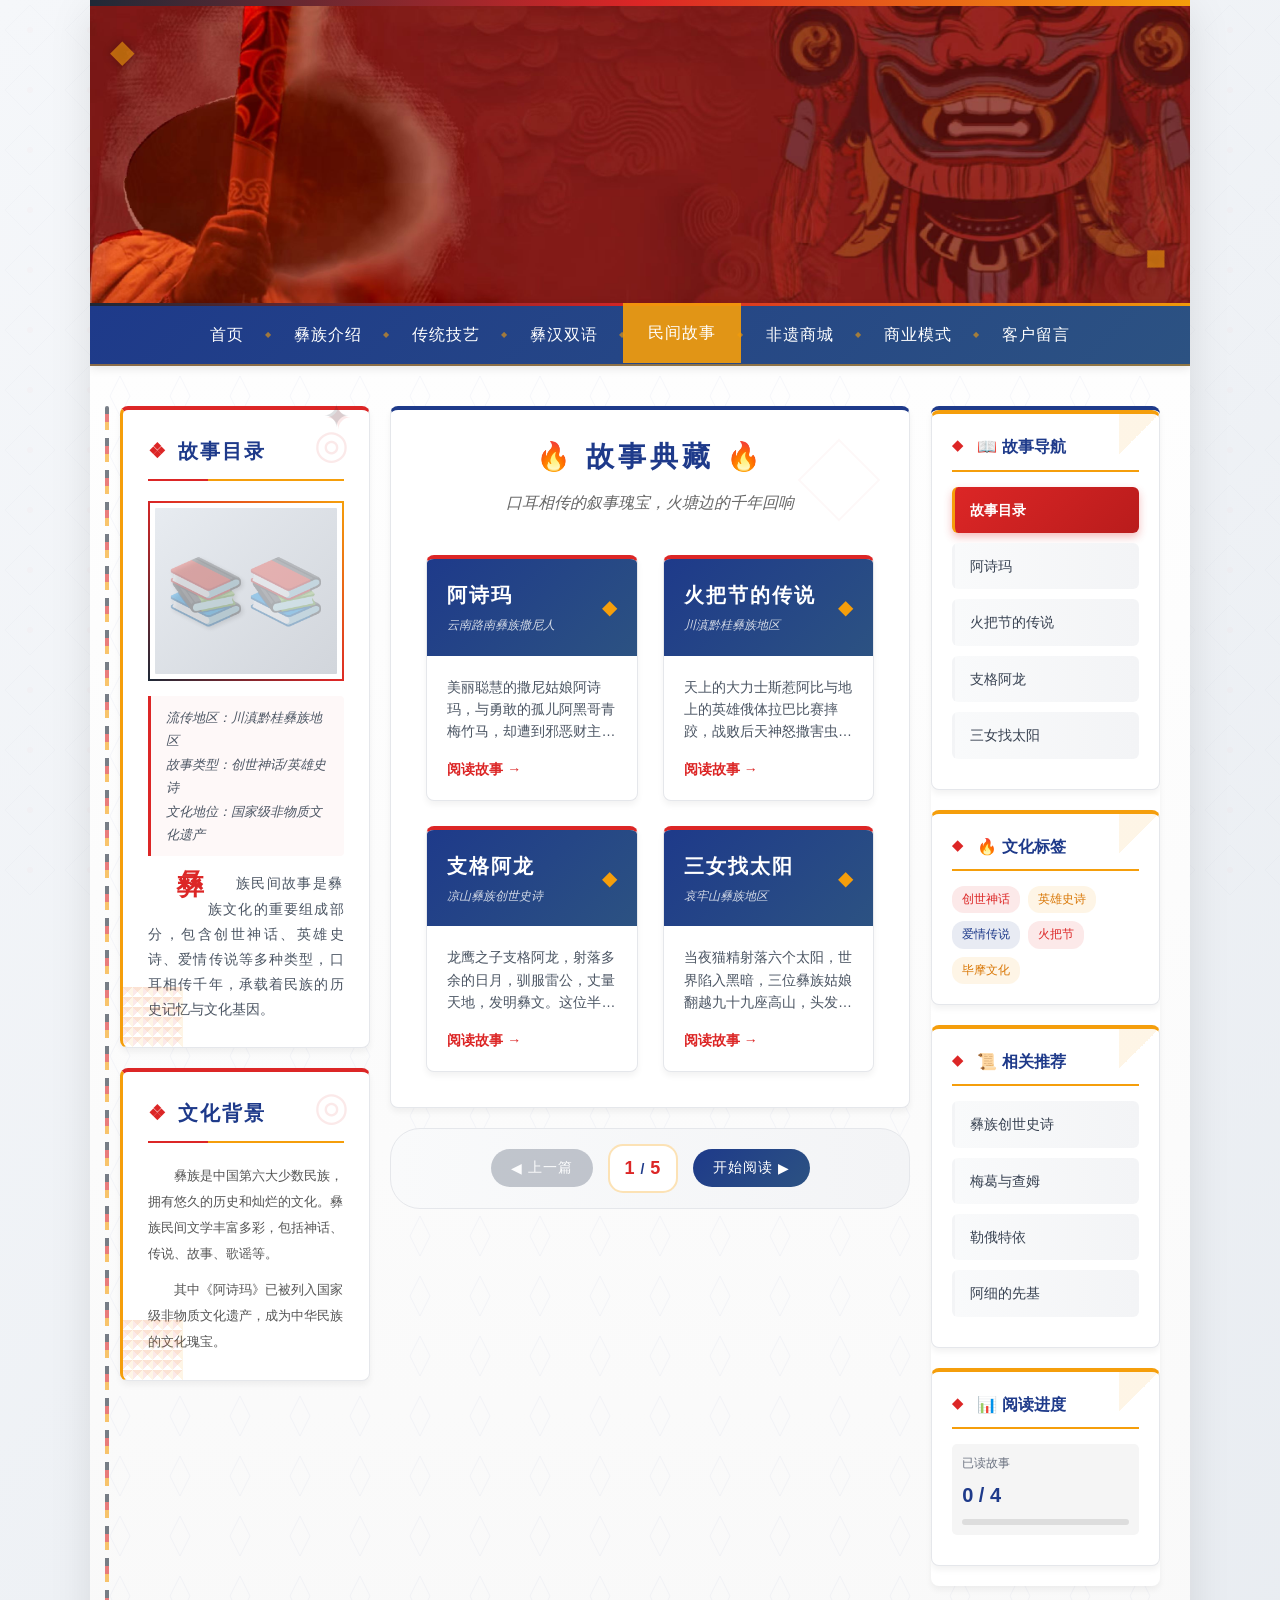
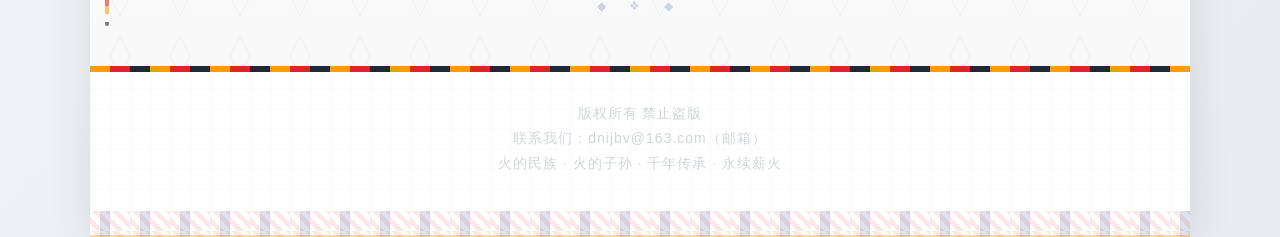
==== gushi.html @ eeddff37 "Add files via upload" ====
<!DOCTYPE html PUBLIC "-//W3C//DTD XHTML 1.0 Transitional//EN" "http://www.w3.org/TR/xhtml1/DTD/xhtml1-transitional.dtd">
<html xmlns="http://www.w3.org/1999/xhtml">
<head>
<meta http-equiv="Content-Type" content="text/html; charset=utf-8" />
<title>彝韵千年 · 传统故事专栏</title>
<link rel="stylesheet" type="text/css" href="css/index.css">

<style type="text/css">
@charset "utf-8";

/* ==================== 基础重置与字体 ==================== */
* {
    margin: 0;
    padding: 0;
    box-sizing: border-box;
}

body {
    font-family: "Microsoft YaHei", "SimSun", "PingFang SC", sans-serif;
    background: linear-gradient(135deg, #f5f7fa 0%, #e8ecf1 100%);
    color: #333;
    line-height: 1.6;
}

/* ==================== 页面容器 ==================== */
.page {
    width: 1100px;
    margin: 0 auto;
    background: #fff;
    box-shadow: 0 10px 40px rgba(0,0,0,0.1);
    min-height: 100vh;
    position: relative;
    overflow: hidden;
    /* 添加纸质纹理 */
    background-image: 
        linear-gradient(90deg, rgba(0,0,0,0.02) 1px, transparent 1px),
        linear-gradient(rgba(0,0,0,0.02) 1px, transparent 1px);
    background-size: 20px 20px, 20px 20px;
    background-position: center center;
}

/* 顶部三色装饰线 - 彝族黑、红、黄三色文化 */
.page::before {
    content: "";
    display: block;
    height: 6px;
    background: linear-gradient(90deg, #1f2937 0%, #dc2626 50%, #f59e0b 100%);
    width: 100%;
    position: relative;
}

/* 顶部装饰线下方添加彝族刺绣风格几何纹 */
.page::after {
    content: "";
    display: block;
    height: 24px;
    background: 
        repeating-linear-gradient(
            90deg,
            transparent 0px,
            transparent 10px,
            rgba(30, 58, 138, 0.15) 10px,
            rgba(30, 58, 138, 0.15) 20px,
            transparent 20px,
            transparent 30px
        ),
        repeating-linear-gradient(
            45deg,
            transparent 0px,
            transparent 5px,
            rgba(220, 38, 38, 0.1) 5px,
            rgba(220, 38, 38, 0.1) 10px
        );
    background-size: 40px 24px, 20px 20px;
    border-bottom: 2px solid rgba(245, 158, 11, 0.4);
}

/* ==================== 横幅区域 ==================== */
.banner {
    width: 100%;
    height: 300px;
    overflow: hidden;
    position: relative;
    border-bottom: 3px solid transparent;
    border-image: linear-gradient(90deg, #1f2937, #dc2626, #f59e0b) 1;
    background: linear-gradient(135deg, #1e3a8a 0%, #2c5282 100%);
    display: flex;
    align-items: center;
    justify-content: center;
}

.banner-content {
    text-align: center;
    color: #fff;
    z-index: 10;
    position: relative;
}

.banner h1 {
    font-size: 48px;
    font-weight: 700;
    letter-spacing: 8px;
    margin-bottom: 15px;
    text-shadow: 2px 2px 4px rgba(0,0,0,0.3);
    position: relative;
    display: inline-block;
}

/* 标题装饰 - 彝族银饰风格 */
.banner h1::before,
.banner h1::after {
    content: "✦";
    position: absolute;
    top: 50%;
    transform: translateY(-50%);
    color: #f59e0b;
    font-size: 24px;
    opacity: 0.8;
}

.banner h1::before {
    left: -40px;
}

.banner h1::after {
    right: -40px;
}

.banner p {
    font-size: 18px;
    letter-spacing: 4px;
    opacity: 0.9;
    font-style: italic;
}

/* 背景装饰图案 */
.banner-bg-pattern {
    position: absolute;
    top: 0;
    left: 0;
    width: 100%;
    height: 100%;
    background: 
        radial-gradient(circle at 20% 50%, rgba(220, 38, 38, 0.2) 0%, transparent 50%),
        radial-gradient(circle at 80% 50%, rgba(245, 158, 11, 0.2) 0%, transparent 50%);
    opacity: 0.6;
}

/* 横幅装饰角 - 彝族八角纹简版 */
.banner::before,
.banner::after {
    content: "◆";
    position: absolute;
    color: rgba(245, 158, 11, 0.6);
    font-size: 32px;
    z-index: 10;
    text-shadow: 0 0 10px rgba(0,0,0,0.3);
}

.banner::before {
    top: 20px;
    left: 20px;
}

.banner::after {
    bottom: 20px;
    right: 20px;
    transform: rotate(45deg);
}

/* ==================== 导航栏 ==================== */
.daohang {
    background: linear-gradient(135deg, #1e3a8a 0%, #2c5282 100%);
    padding: 0;
    box-shadow: 0 2px 10px rgba(0,0,0,0.1);
    position: sticky;
    top: 0;
    z-index: 100;
    display: flex;
    justify-content: center;
    align-items: center;
    height: 60px;
    /* 添加底部刺绣感边框 - 彝族黄 */
    border-bottom: 2px solid rgba(245, 158, 11, 0.5);
}

.daohang p {
    display: inline-block;
    margin: 0;
    position: relative;
}

.daohang a {
    display: block;
    color: #fff;
    text-decoration: none;
    padding: 0 25px;
    height: 60px;
    line-height: 60px;
    font-size: 16px;
    font-weight: 500;
    letter-spacing: 1px;
    transition: all 0.3s ease;
    position: relative;
    overflow: hidden;
    cursor: pointer;
}

/* 导航hover效果 - 金色滑入 */
.daohang a::before {
    content: "";
    position: absolute;
    bottom: 0;
    left: 0;
    width: 100%;
    height: 0;
    background: rgba(245, 158, 11, 0.9);
    transition: height 0.3s ease;
    z-index: -1;
}

/* 彝族火焰纹渐变扫过效果 */
.daohang a::after {
    content: "";
    position: absolute;
    top: 0;
    left: -100%;
    width: 100%;
    height: 100%;
    background: linear-gradient(
        90deg,
        transparent,
        rgba(245, 158, 11, 0.3),
        transparent
    );
    transition: left 0.5s;
    z-index: -1;
}

.daohang a:hover, .daohang a.active {
    color: #fff;
    transform: translateY(-2px);
}

.daohang a:hover::before, .daohang a.active::before {
    height: 100%;
}

.daohang a:hover::after {
    left: 100%;
}

/* 导航项分隔 - 彝族风格棱形 */
.daohang p:not(:last-child)::after {
    content: "◆";
    color: rgba(245, 158, 11, 0.6);
    font-size: 8px;
    position: absolute;
    right: -2px;
    top: 50%;
    transform: translateY(-50%);
}

/* ==================== 内容区域 ==================== */
.content {
    padding: 40px 30px;
    overflow: hidden;
    background: 
        url('data:image/svg+xml,<svg xmlns="http://www.w3.org/2000/svg" width="60" height="60" opacity="0.04"><path d="M30 10 L40 30 L30 50 L20 30 Z" fill="none" stroke="%231e3a8a" stroke-width="1"/></svg>'),
        linear-gradient(to bottom, #fefefe 0%, #f9f9f9 100%);
    background-size: 60px 60px, 100% 100%;
    position: relative;
    min-height: 600px;
}

/* 内容区侧边装饰线 - 彝族三色条纹（黑红黄） */
.content::before {
    content: "";
    position: absolute;
    left: 15px;
    top: 40px;
    bottom: 40px;
    width: 4px;
    background: repeating-linear-gradient(
        180deg,
        #1f2937 0px,    /* 彝族黑 */
        #1f2937 8px,
        #dc2626 8px,    /* 彝族红 */
        #dc2626 16px,
        #f59e0b 16px,   /* 彝族黄 */
        #f59e0b 24px,
        transparent 24px,
        transparent 32px
    );
    opacity: 0.6;
    border-radius: 2px;
}

/* ==================== 三栏布局调整 ==================== */
/* 左侧：故事概览（25%） */
.zuo {
    float: left;
    width: 24%;
    margin-right: 2%;
    position: relative;
}

/* 中间：故事正文（50%） */
.zhong {
    float: left;
    width: 50%;
    margin-right: 2%;
}

/* 右侧：故事导航（23%） */
.you {
    float: left;
    width: 22%;
    position: relative;
}

/* ==================== 左侧栏样式 ==================== */
.zuo-box {
    background: #fff;
    border: 1px solid #e5e7eb;
    border-top: 4px solid #dc2626;
    border-radius: 8px;
    padding: 25px;
    margin-bottom: 20px;
    box-shadow: 0 4px 6px rgba(0,0,0,0.05);
    position: relative;
    /* 添加左侧民族色彩条 */
    border-left: 3px solid #f59e0b;
}

/* 彝族八角花装饰（银饰风格） */
.zuo::before {
    content: "✦";
    position: absolute;
    top: -15px;
    right: 20px;
    font-size: 32px;
    color: rgba(31, 41, 55, 0.15);
    font-family: serif;
    z-index: 10;
    text-shadow: 2px 2px 0 rgba(220, 38, 38, 0.1);
}

/* 右上角装饰 - 蜡染圆点 */
.zuo-box::before {
    content: "◎";
    position: absolute;
    top: 15px;
    right: 20px;
    font-size: 40px;
    color: rgba(220, 38, 38, 0.1);
    font-family: serif;
    line-height: 1;
}

/* 彝族漆器纹样角落（左下角三角形几何纹） */
.zuo-box::after {
    content: "";
    position: absolute;
    bottom: 0;
    left: 0;
    width: 60px;
    height: 60px;
    background: 
        linear-gradient(45deg, transparent 50%, rgba(245, 158, 11, 0.1) 50%),
        linear-gradient(-45deg, transparent 50%, rgba(220, 38, 38, 0.1) 50%);
    background-size: 10px 10px;
    border-radius: 0 0 0 8px;
    pointer-events: none;
}

.zuo-box h2 {
    font-size: 20px;
    color: #1e3a8a;
    margin-bottom: 20px;
    padding-bottom: 12px;
    border-bottom: 2px solid #f59e0b;
    font-weight: 700;
    letter-spacing: 2px;
    position: relative;
    /* 标题前添加民族符号 */
    padding-left: 30px;
}

.zuo-box h2::before {
    content: "❖";
    position: absolute;
    left: 0;
    color: #dc2626;
    font-size: 20px;
}

.zuo-box h2::after {
    content: "";
    position: absolute;
    bottom: -2px;
    left: 0;
    width: 60px;
    height: 2px;
    background: #dc2626;
}

/* 故事图片区 */
.story-image {
    width: 100%;
    height: 180px;
    background: linear-gradient(135deg, #e8ecf1 0%, #d1d5db 100%);
    border-radius: 8px;
    margin-bottom: 15px;
    display: flex;
    align-items: center;
    justify-content: center;
    font-size: 64px;
    color: rgba(30, 58, 138, 0.3);
    position: relative;
    overflow: hidden;
    border: 2px solid transparent;
    border-image: linear-gradient(45deg, #1f2937 0%, #dc2626 50%, #f59e0b 100%) 1;
    padding: 5px;
    background-clip: content-box;
}

.story-image::before {
    content: attr(data-icon);
    z-index: 2;
    text-shadow: 2px 2px 4px rgba(0,0,0,0.1);
}

.story-meta {
    font-size: 13px;
    line-height: 1.8;
    color: #4b5563;
    margin-bottom: 15px;
    font-style: italic;
    border-left: 3px solid #dc2626;
    padding-left: 15px;
    background: rgba(220, 38, 38, 0.03);
    padding: 10px 15px;
    border-radius: 0 4px 4px 0;
}

.story-intro {
    font-size: 14px;
    line-height: 1.8;
    color: #4b5563;
    text-align: justify;
    text-indent: 2em;
    position: relative;
}

/* 段落首字下沉效果 - 古书风格 */
.story-intro::first-letter {
    font-size: 2em;
    color: #dc2626;
    font-weight: bold;
    float: left;
    line-height: 1;
    margin-right: 4px;
    font-family: "SimSun", serif;
}

/* ==================== 中间栏样式 ==================== */
.section-box {
    background: #fff;
    border: 1px solid #e5e7eb;
    border-top: 4px solid #1e3a8a;
    border-radius: 8px;
    padding: 25px;
    margin-bottom: 20px;
    box-shadow: 0 4px 6px rgba(0,0,0,0.05);
    position: relative;
    overflow: hidden;
    display: none; /* 默认隐藏，用于分页 */
}

.section-box.active {
    display: block;
    animation: fadeIn 0.6s ease;
}

@keyframes fadeIn {
    from { opacity: 0; transform: translateY(20px); }
    to { opacity: 1; transform: translateY(0); }
}

/* 列表区域背景添加淡淡的几何纹 */
.section-box::before {
    content: "";
    position: absolute;
    top: 20px;
    right: 20px;
    width: 100px;
    height: 100px;
    background: url('data:image/svg+xml,<svg xmlns="http://www.w3.org/2000/svg" viewBox="0 0 100 100" opacity="0.03"><path d="M50 10 L90 50 L50 90 L10 50 Z" fill="none" stroke="%23dc2626" stroke-width="2"/></svg>');
    pointer-events: none;
}

.chapter-mark {
    display: inline-block;
    background: linear-gradient(135deg, #dc2626 0%, #f59e0b 100%);
    color: #fff;
    padding: 4px 12px;
    border-radius: 20px;
    font-size: 12px;
    margin-bottom: 10px;
    letter-spacing: 2px;
    font-weight: bold;
}

.section-title {
    color: #1e3a8a;
    font-size: 22px;
    margin-bottom: 20px;
    font-weight: 700;
    letter-spacing: 3px;
    position: relative;
    padding-left: 35px;
    border-left: none;
}

/* 标题装饰 - 彝族虎纹/火焰纹简意（几何交叉） */
.section-title::before {
    content: "";
    position: absolute;
    left: 0;
    top: 50%;
    transform: translateY(-50%);
    width: 24px;
    height: 24px;
    background: 
        linear-gradient(45deg, transparent 40%, #f59e0b 40%, #f59e0b 60%, transparent 60%),
        linear-gradient(-45deg, transparent 40%, #dc2626 40%, #dc2626 60%, transparent 60%);
    opacity: 0.9;
}

/* 故事正文样式 */
.story-text {
    font-size: 15px;
    line-height: 2;
    color: #374151;
    text-align: justify;
}

.story-text p {
    margin-bottom: 20px;
    text-indent: 2em;
    position: relative;
}

/* 首字下沉 */
.story-text p:first-of-type::first-letter {
    font-size: 3em;
    color: #dc2626;
    font-weight: bold;
    float: left;
    line-height: 1;
    margin-right: 8px;
    margin-top: -5px;
    font-family: "SimSun", serif;
    text-shadow: 2px 2px 0 rgba(245, 158, 11, 0.3);
}

/* 引用框 - 彝族格言风格 */
.story-quote {
    background: linear-gradient(135deg, rgba(30, 58, 138, 0.05) 0%, rgba(220, 38, 38, 0.05) 100%);
    border-left: 4px solid #dc2626;
    padding: 20px 25px;
    margin: 25px 0;
    font-style: italic;
    color: #1e3a8a;
    position: relative;
    border-radius: 0 8px 8px 0;
}

.story-quote::before {
    content: """;
    position: absolute;
    top: 10px;
    left: 10px;
    font-size: 48px;
    color: rgba(220, 38, 38, 0.2);
    font-family: serif;
    line-height: 1;
}

/* 故事列表（目录页） */
.story-list {
    display: grid;
    grid-template-columns: repeat(2, 1fr);
    gap: 25px;
    padding: 10px;
}

.story-card {
    background: #fff;
    border-radius: 8px;
    overflow: hidden;
    box-shadow: 0 4px 6px rgba(0,0,0,0.05);
    transition: all 0.3s ease;
    cursor: pointer;
    border: 1px solid #e5e7eb;
    border-top: 4px solid #dc2626;
    position: relative;
}

.story-card::before {
    content: "";
    position: absolute;
    top: 0;
    right: 0;
    width: 60px;
    height: 60px;
    background: linear-gradient(135deg, rgba(245, 158, 11, 0.1) 50%, transparent 50%);
    border-radius: 0 0 0 8px;
}

.story-card:hover {
    transform: translateY(-5px);
    box-shadow: 0 10px 25px rgba(0,0,0,0.1);
    border-top-color: #f59e0b;
}

.story-card-header {
    background: linear-gradient(135deg, #1e3a8a 0%, #2c5282 100%);
    color: #fff;
    padding: 20px;
    position: relative;
}

.story-card-header::after {
    content: "◆";
    position: absolute;
    right: 20px;
    top: 50%;
    transform: translateY(-50%);
    color: #f59e0b;
    font-size: 20px;
}

.story-card h3 {
    font-size: 20px;
    margin-bottom: 5px;
    letter-spacing: 2px;
}

.story-card .region {
    font-size: 12px;
    opacity: 0.8;
    font-style: italic;
}

.story-card-body {
    padding: 20px;
}

.story-card p {
    font-size: 14px;
    color: #4b5563;
    line-height: 1.6;
    margin-bottom: 15px;
    display: -webkit-box;
    -webkit-line-clamp: 3;
    -webkit-box-orient: vertical;
    overflow: hidden;
}

.read-more {
    color: #dc2626;
    font-size: 14px;
    font-weight: 600;
    display: inline-flex;
    align-items: center;
    gap: 5px;
    transition: all 0.3s;
}

.story-card:hover .read-more {
    color: #f59e0b;
    gap: 10px;
}

/* ==================== 右侧栏样式 ==================== */
.tool-box {
    background: #fff;
    border: 1px solid #e5e7eb;
    border-top: 4px solid #f59e0b;
    border-radius: 8px;
    padding: 20px;
    margin-bottom: 20px;
    box-shadow: 0 4px 6px rgba(0,0,0,0.05);
    position: relative;
    overflow: hidden;
}

.tool-box::before {
    content: "";
    position: absolute;
    top: 0;
    right: 0;
    width: 40px;
    height: 40px;
    background: linear-gradient(135deg, rgba(245, 158, 11, 0.1) 50%, transparent 50%);
    pointer-events: none;
}

.tool-box h3 {
    color: #1e3a8a;
    font-size: 16px;
    margin-bottom: 15px;
    padding-bottom: 10px;
    border-bottom: 2px solid #f59e0b;
    font-weight: 600;
    position: relative;
    padding-left: 25px;
}

.tool-box h3::before {
    content: "◆";
    position: absolute;
    left: 0;
    color: #dc2626;
    font-size: 14px;
}

.tool-item {
    background: linear-gradient(to right, #f9fafb 0%, #f3f4f6 100%);
    padding: 12px 15px;
    margin-bottom: 10px;
    border-radius: 6px;
    cursor: pointer;
    transition: all 0.3s ease;
    font-size: 14px;
    color: #374151;
    border-left: 3px solid transparent;
    position: relative;
    overflow: hidden;
}

.tool-item::before {
    content: "●";
    position: absolute;
    left: 10px;
    top: 50%;
    transform: translateY(-50%);
    color: #f59e0b;
    font-size: 6px;
    opacity: 0;
    transition: all 0.3s ease;
}

.tool-item:hover {
    background: linear-gradient(135deg, #1e3a8a 0%, #2c5282 100%);
    color: #FFD700;
    transform: translateX(5px);
    border-left-color: #f59e0b;
    padding-left: 25px;
    box-shadow: 0 4px 8px rgba(30, 58, 138, 0.3);
}

.tool-item:hover::before {
    opacity: 1;
    left: 12px;
}

.tool-item.active {
    background: linear-gradient(135deg, #dc2626 0%, #b91c1c 100%);
    color: #fff;
    font-weight: bold;
    border-left-color: #f59e0b;
    box-shadow: 0 4px 8px rgba(220, 38, 38, 0.3);
}

/* 翻页控制区 */
.page-controls {
    display: flex;
    justify-content: center;
    align-items: center;
    gap: 15px;
    margin-top: 20px;
    padding: 15px;
    background: linear-gradient(to right, #f9fafb 0%, #f3f4f6 100%);
    border-radius: 30px;
    border: 1px solid #e5e7eb;
}

.page-btn {
    background: linear-gradient(135deg, #1e3a8a 0%, #2c5282 100%);
    color: #fff;
    border: none;
    padding: 10px 20px;
    font-size: 14px;
    cursor: pointer;
    border-radius: 20px;
    transition: all 0.3s ease;
    display: flex;
    align-items: center;
    gap: 5px;
    font-family: "Microsoft YaHei", sans-serif;
    letter-spacing: 1px;
}

.page-btn:hover:not(:disabled) {
    background: linear-gradient(135deg, #dc2626 0%, #b91c1c 100%);
    transform: translateY(-2px);
    box-shadow: 0 4px 8px rgba(220, 38, 38, 0.3);
}

.page-btn:disabled {
    background: #9ca3af;
    cursor: not-allowed;
    opacity: 0.6;
}

.page-indicator {
    font-size: 14px;
    color: #1e3a8a;
    font-weight: 600;
    letter-spacing: 1px;
    background: #fff;
    padding: 8px 15px;
    border-radius: 15px;
    border: 2px solid rgba(245, 158, 11, 0.3);
}

.page-indicator span {
    color: #dc2626;
    font-size: 18px;
    font-weight: 700;
}

/* ==================== 清除浮动 ==================== */
.clearit {
    clear: both;
    height: 40px;
    position: relative;
}

/* 清除浮动处的装饰分隔 */
.clearit::before {
    content: "◆ ❖ ◆";
    display: block;
    text-align: center;
    color: rgba(30, 58, 138, 0.2);
    font-size: 12px;
    letter-spacing: 10px;
    line-height: 40px;
}

/* ==================== 页脚 ==================== */
.foot {
    background: linear-gradient(135deg, #1f2937 0%, #111827 100%);
    color: #fff;
    text-align: center;
    padding: 35px 30px;
    margin-top: 0;
    position: relative;
    /* 添加民族图案底纹 */
    background-image: url('data:image/svg+xml,<svg xmlns="http://www.w3.org/2000/svg" width="40" height="40" opacity="0.05"><rect x="10" y="10" width="20" height="20" fill="none" stroke="%23ffffff" stroke-width="1"/></svg>');
}

/* 彝族回纹装饰线（黑红黄三色交替） */
.foot::before {
    content: "";
    display: block;
    height: 6px;
    background: 
        repeating-linear-gradient(
            90deg,
            #f59e0b 0px,
            #f59e0b 20px,
            #dc2626 20px,
            #dc2626 40px,
            #1f2937 40px,
            #1f2937 60px
        ),
        linear-gradient(90deg, #f59e0b, #dc2626, #1f2937, #dc2626, #f59e0b);
    background-size: 60px 100%, 100% 100%;
    position: absolute;
    top: 0;
    left: 0;
    right: 0;
}

/* 页脚装饰文字 */
.foot::after {
    content: "彩云之南";
    position: absolute;
    bottom: 10px;
    right: 20px;
    font-size: 12px;
    color: rgba(255,255,255,0.1);
    font-style: italic;
    letter-spacing: 4px;
}

.foot p {
    margin: 0;
    font-size: 14px;
    line-height: 1.8;
    color: #d1d5db;
    letter-spacing: 1px;
    position: relative;
}

/* ==================== 响应式优化 ==================== */
@media (max-width: 1120px) {
    .page {
        width: 95%;
        margin: 20px auto;
    }
    
    .zuo, .zhong, .you {
        width: 100%;
        float: none;
        margin-right: 0;
        margin-bottom: 30px;
    }
    
    .daohang {
        flex-wrap: wrap;
        height: auto;
    }
    
    .daohang a {
        height: 50px;
        line-height: 50px;
        padding: 0 15px;
        font-size: 14px;
    }
    
    .content::before {
        display: none;
    }
    
    .banner h1 {
        font-size: 32px;
    }
    
    .story-list {
        grid-template-columns: 1fr;
    }
}

/* ==================== 装饰性元素 ==================== */
/* 全局背景添加淡淡的彝绣几何纹理（八角花简化） */
body::before {
    content: "";
    position: fixed;
    top: 0;
    left: 0;
    width: 100%;
    height: 100%;
    background-image: 
        url('data:image/svg+xml,<svg xmlns="http://www.w3.org/2000/svg" width="60" height="60" opacity="0.02"><path d="M30 5 L55 30 L30 55 L5 30 Z" fill="none" stroke="%231f2937" stroke-width="1"/><circle cx="30" cy="30" r="3" fill="%23dc2626"/></svg>');
    pointer-events: none;
    z-index: -1;
}

/* 选中文字的颜色 - 彝族金 */
::selection {
    background: rgba(245, 158, 11, 0.3);
    color: #1e3a8a;
}

/* 滚动条美化 - 彝族三色 */
::-webkit-scrollbar {
    width: 10px;
}

::-webkit-scrollbar-track {
    background: #f1f1f1;
}

::-webkit-scrollbar-thumb {
    background: linear-gradient(180deg, #1f2937, #dc2626, #f59e0b);
    border-radius: 5px;
}

::-webkit-scrollbar-thumb:hover {
    background: linear-gradient(180deg, #f59e0b, #dc2626, #1f2937);
}

/* 特殊装饰：火把图标 */
.fire-icon {
    display: inline-block;
    color: #dc2626;
    animation: flicker 2s infinite;
}

@keyframes flicker {
    0%, 100% { opacity: 1; }
    50% { opacity: 0.7; }
}
</style>
</head>

<body>

<div class="page">
    <!-- 横幅 -->
<div class="banner"><img src="images/banner.jpg" /></div>

    <!-- 导航栏 -->
    <div class="daohang">
        <p><a href="index.html">首页</a></p>
        <p><a href="jieshao.html">彝族介绍</a></p>
        <p><a href="jiyi.html">传统技艺</a></p>
        <p><a href="shuangyu.html">彝汉双语</a></p>
        <p><a href="gushi.html" class="active">民间故事</a></p>
        <p><a href="shangcheng.html">非遗商城</a></p>
        <p><a href="shangye.html">商业模式</a></p>
        <p><a href="liuyan.html">客户留言</a></p>
    </div>

    <!-- 内容区域 -->
    <div class="content">
        <!-- 左侧：故事概览 -->
        <div class="zuo">
            <!-- 动态内容区，随故事变化 -->
            <div class="zuo-box" id="story-overview">
                <h2>故事目录</h2>
                <div class="story-image" data-icon="📚" id="story-icon">📚</div>
                <div class="story-meta" id="story-meta">
                    流传地区：川滇黔桂彝族地区<br>
                    故事类型：创世神话/英雄史诗<br>
                    文化地位：国家级非物质文化遗产
                </div>
                <div class="story-intro" id="story-intro">
                    彝族民间故事是彝族文化的重要组成部分，包含创世神话、英雄史诗、爱情传说等多种类型，口耳相传千年，承载着民族的历史记忆与文化基因。
                </div>
            </div>

            <div class="zuo-box">
                <h2>文化背景</h2>
                <div style="font-size:13px;line-height:2;color:#555;">
                    <p style="text-indent:2em;margin-bottom:10px;">
                        彝族是中国第六大少数民族，拥有悠久的历史和灿烂的文化。彝族民间文学丰富多彩，包括神话、传说、故事、歌谣等。
                    </p>
                    <p style="text-indent:2em;">
                        其中《阿诗玛》已被列入国家级非物质文化遗产，成为中华民族的文化瑰宝。
                    </p>
                </div>
            </div>
        </div>

        <!-- 中间：故事正文（分页内容） -->
        <div class="zhong">
            <!-- 第0页：故事目录 -->
            <div class="section-box active" id="page-0">
                <div style="text-align: center; margin-bottom: 30px;">
                    <h2 style="color: #1e3a8a; font-size: 28px; letter-spacing: 4px; position: relative; display: inline-block;">
                        <span class="fire-icon">🔥</span> 故事典藏 <span class="fire-icon">🔥</span>
                    </h2>
                    <p style="color: #666; margin-top: 10px; font-style: italic;">口耳相传的叙事瑰宝，火塘边的千年回响</p>
                </div>
                
                <div class="story-list">
                    <div class="story-card" onclick="showPage(1)">
                        <div class="story-card-header">
                            <h3>阿诗玛</h3>
                            <div class="region">云南路南彝族撒尼人</div>
                        </div>
                        <div class="story-card-body">
                            <p>美丽聪慧的撒尼姑娘阿诗玛，与勇敢的孤儿阿黑哥青梅竹马，却遭到邪恶财主热布巴拉家的迫害。阿诗玛誓死不从，最终化身为石峰，永远屹立于石林之中...</p>
                            <div class="read-more">阅读故事 →</div>
                        </div>
                    </div>

                    <div class="story-card" onclick="showPage(2)">
                        <div class="story-card-header">
                            <h3>火把节的传说</h3>
                            <div class="region">川滇黔桂彝族地区</div>
                        </div>
                        <div class="story-card-body">
                            <p>天上的大力士斯惹阿比与地上的英雄俄体拉巴比赛摔跤，战败后天神怒撒害虫。英雄带领人们点燃火把驱虫除害，从此每年农历六月二十四，彝族人民高举火把...</p>
                            <div class="read-more">阅读故事 →</div>
                        </div>
                    </div>

                    <div class="story-card" onclick="showPage(3)">
                        <div class="story-card-header">
                            <h3>支格阿龙</h3>
                            <div class="region">凉山彝族创世史诗</div>
                        </div>
                        <div class="story-card-body">
                            <p>龙鹰之子支格阿龙，射落多余的日月，驯服雷公，丈量天地，发明彝文。这位半神英雄的事迹常见于毕摩的经书吟唱，是彝族公认的文化英雄...</p>
                            <div class="read-more">阅读故事 →</div>
                        </div>
                    </div>

                    <div class="story-card" onclick="showPage(4)">
                        <div class="story-card-header">
                            <h3>三女找太阳</h3>
                            <div class="region">哀牢山彝族地区</div>
                        </div>
                        <div class="story-card-body">
                            <p>当夜猫精射落六个太阳，世界陷入黑暗，三位彝族姑娘翻越九十九座高山，头发由黑变白，最终化为三尖山托起太阳，解释了自然秩序的建立...</p>
                            <div class="read-more">阅读故事 →</div>
                        </div>
                    </div>
                </div>
            </div>

            <!-- 第1页：阿诗玛 -->
            <div class="section-box" id="page-1">
                <span class="chapter-mark">第一章 美丽姑娘</span>
                <h2 class="section-title">阿诗玛</h2>
                
                <div class="story-text">
                    <p>
                        从前有个叫阿着底的地方，贫苦的格路日明家生下了一个美丽的姑娘。阿爹阿妈希望女儿像金子一样发光，因此给她起名阿诗玛。她渐渐地长大了，像一朵艳丽的美伊花。阿诗玛"绣花包头头上戴，美丽的姑娘惹人爱，绣花围腰亮闪闪，小伙子看她看花了眼"。
                    </p>

                    <div class="story-quote">
                        阿诗玛能歌善舞，那清脆响亮的歌声，经常把小伙子招进公房。她绣花、织麻样样能干，在小伙子身旁像石竹花一样清香。
                    </div>

                    <span class="chapter-mark">第二章 两小无猜</span>
                    <p>
                        阿黑是个勇敢智慧的撒尼小伙子。他的父母在他12岁时，被土司虐待，相继死去。他被财主热布巴拉抓去服劳役。一天，他为主人上山采摘鲜果迷了路，在密林大管申挨冻受饿，受尽了惊骇。正在这时，他遇到了放羊的小姑娘阿诗玛，她把阿黑领回家。
                    </p>

                    <p>
                        阿黑被阿诗玛的阿爹、阿妈收养为义子。从此，阿黑和阿诗玛，两小无猜，相亲相爱。渐渐地，阿黑长成了大小伙子，他的性格像高山上的青松——断得弯不得，成了周围撒尼小伙子的榜样。
                    </p>

                    <span class="chapter-mark">第三章 不屈的抗争</span>
                    <p>
                        在这年的火把节，阿诗玛向阿黑吐露了真情，愿以终身相许，立誓不嫁他人。然而，财主热布巴拉的儿子阿支也看上了阿诗玛，派人来说媒。阿诗玛坚决拒绝："清水不愿和浑水在一起，我不愿嫁给热布巴拉家。"
                    </p>

                    <p>
                        热布巴拉家趁阿黑去远方放羊之机，派家丁强行抢走了阿诗玛。阿诗玛被关在黑牢里，但她的心永远向着阿黑："阿黑哥啊阿黑哥，你一定要来救我！"
                    </p>

                    <span class="chapter-mark">第四章 化身为石</span>
                    <p>
                        阿黑闻讯赶来，通过赛歌、射箭、摔跤等较量，战胜了阿支和热布巴拉家。然而，热布巴拉家勾结崖神，在阿诗玛回家的路上发洪水，把阿诗玛冲走。阿黑悲痛欲绝，四处寻找。
                    </p>

                    <p>
                        最后，阿诗玛化身为一座美丽的石峰，永远屹立在石林之中。她变成了回声神，你怎样喊她，她就怎样回答你。她的声音永远回荡在石林之间，成为撒尼人心中不灭的传奇。
                    </p>
                </div>
            </div>

            <!-- 第2页：火把节的传说 -->
            <div class="section-box" id="page-2">
                <span class="chapter-mark">传说一 摔跤英雄</span>
                <h2 class="section-title">火把节的传说</h2>
                
                <div class="story-text">
                    <p>
                        在远古的时候，天上的大力神思惹阿比和地上的大力士俄体拉巴比赛摔跤。思惹阿比战败后上天拨弄是非，天神大怒，于是撒下众多害虫糟蹋庄稼，粮食颗粒无收，民不聊生。
                    </p>

                    <p>
                        英雄俄体拉巴率领人们点燃火把驱虫除害，最终战胜了天神。为了纪念这次胜利，彝族人民每年农历六月二十四日举行火把节，高举火把，载歌载舞。
                    </p>

                    <div class="story-quote">
                        火把举了三天三夜，烧死了大部分"天虫"，保护了庄稼，夺取了丰收。少部分"天虫"躲进了庄稼地，为了预防它们再次贻害于民，每年农历六月二十四，彝族人民就高举火把。
                    </div>

                    <span class="chapter-mark">传说二 阿番神与天王</span>
                    <p>
                        很古很古的时候，大地上的人过着穿树叶、吃野果的生活。天上有位阿番神，看到人们生活太凄惨，于是背着天王，偷偷地推开天门，把天上的五谷籽种撒到地上。
                    </p>

                    <p>
                        人们得到了五谷籽种，但不会耕耘、栽种，就去请勤劳的蜜蜂教人们怎样耕耘，怎样栽种。由于籽种来自天上，得到神力的帮助，长出的庄稼茎棵粗，籽粒饱满。
                    </p>

                    <p>
                        这事被天王知道了，他一怒之下，召来大力士神命他到人间把庄稼全毁掉。大力士神来到地里，手拔脚踏地破坏庄稼。人们推选英雄惹恣与大力士神摔跤，最终将他摔倒，大力士神再也不敢抖威风，悄悄回到了天上。
                    </p>

                    <span class="chapter-mark">传说三 诸葛亮与星回节</span>
                    <p>
                        另一种传说与诸葛亮有关。很久以前，云南维西地区的百姓主要靠打猎捕鱼为生。有一年，诸葛亮率兵来到这里，教百姓耕种水稻。
                    </p>

                    <p>
                        一天夜里，诸葛亮得悉去拉稻种的人马被瘴气和黑暗困在不远处的森林里，便决定让附近村寨的男女老少，每人点起一束火把，用火攻瘴气的方法迎接运送稻种的汉兵。这一天正是农历六月二十四日，从那时起，当地人就点燃火把，载歌载舞，庆祝这个象征幸福的日子。
                    </p>
                </div>
            </div>

            <!-- 第3页：支格阿龙 -->
            <div class="section-box" id="page-3">
                <span class="chapter-mark">英雄诞生</span>
                <h2 class="section-title">支格阿龙</h2>
                
                <div class="story-text">
                    <p>
                        很久很久以前，天上没有日月，地上没有山川树木，只有雾蒙蒙的一片。后来，天上出现了六个太阳七个月亮，晒得大地草木枯焦，岩石冒烟，人类和动物都面临着灭绝的危险。
                    </p>

                    <p>
                        就在这个时候，支格阿龙诞生了。他是神鹰之子，母亲濮莫娌依是龙的女儿。支格阿龙从小力大无穷，智慧过人，他立志要为民除害，恢复天地的秩序。
                    </p>

                    <div class="story-quote">
                        支格阿龙站在土尔山顶上，张弓搭箭，瞄准了天上的日月。他射落了五个太阳六个月亮，只留下一个太阳一个月亮，命令它们轮流出来，照耀大地。
                    </div>

                    <span class="chapter-mark">驯服雷公</span>
                    <p>
                        射下日月之后，支格阿龙又遇到了喜怒无常的雷公。雷公经常随意劈打人间，烧毁房屋，击死百姓。支格阿龙决定惩治雷公，他来到雷公居住的山洞，与雷公展开了激烈的搏斗。
                    </p>

                    <p>
                        最终，支格阿龙降服了雷公，与他约法三章：只有人间做了坏事，才能打雷警告；好人不能劈，庄稼不能毁。从此，雷公再也不敢随意劈打人间，只按规矩行雨施雷。
                    </p>

                    <span class="chapter-mark">丈量天地</span>
                    <p>
                        支格阿龙还做了许多造福人类的事。他丈量天地，划分山川，教人们种植庄稼，驯养动物。他发明了彝文，让人们能够记录历史，传承文化。
                    </p>

                    <p>
                        在凉山彝区，支格阿龙被称为"阿龙举日"，意为"阿龙射日月"。他的形象常出现在毕摩的经书上，是彝族先民对英雄祖先的崇拜和对民族起源的追溯。
                    </p>
                </div>
            </div>

            <!-- 第4页：三女找太阳 -->
            <div class="section-box" id="page-4">
                <span class="chapter-mark">第一章 黑暗降临</span>
                <h2 class="section-title">三女找太阳</h2>
                
                <div class="story-text">
                    <p>
                        很古很古的时候，天上有七个太阳，它们轮流出来照耀大地，万物生长，人间一片祥和。可是，有一天，夜猫精嫉妒人间的光明，用妖法射落了六个太阳，只剩下最后一个太阳躲藏起来，世界陷入了永恒的黑暗。
                    </p>

                    <p>
                        没有太阳，庄稼不生长，河水不流淌，人们生活在寒冷和恐惧中。野兽趁机出没，疾病开始蔓延。人类面临着灭绝的危险。
                    </p>

                    <span class="chapter-mark">第二章 三女出征</span>
                    <p>
                        在这个危急时刻，三位彝族姑娘站了出来。她们是姐妹三人，名叫阿依、阿芝和阿花。她们发誓要找回太阳，哪怕走遍天涯海角，哪怕付出生命的代价。
                    </p>

                    <div class="story-quote">
                        三位姑娘翻越了九十九座高山，跨过了九十九条大河。她们的头发由黑变白，脸庞由丰满变得憔悴，但她们寻找太阳的决心从未动摇。
                    </div>

                    <span class="chapter-mark">第三章 化为山峰</span>
                    <p>
                        经过漫长的寻找，三位姑娘终于找到了躲藏起来的太阳。但是太阳被夜猫精的妖法困住了，无法升上天空。三位姑娘用自己的身体托起了太阳，她们化为三座山峰，永远支撑着太阳。
                    </p>

                    <p>
                        这三座山峰就是今天的三尖山，它们像三支巨手，托起了太阳，让光明重新照耀大地。人们为了纪念这三位勇敢的姑娘，每年都要在三尖山下举行祭祀活动。
                    </p>
                </div>
            </div>

            <!-- 翻页控制 -->
            <div class="page-controls">
                <button class="page-btn" id="prevBtn" onclick="prevPage()">
                    <span>◀</span> 上一篇
                </button>
                <div class="page-indicator">
                    <span id="currentPage">1</span> / <span id="totalPages">5</span>
                </div>
                <button class="page-btn" id="nextBtn" onclick="nextPage()">
                    下一篇 <span>▶</span>
                </button>
            </div>
        </div>

        <!-- 右侧：故事导航 -->
        <div class="you">
            <div class="tool-box">
                <h3>📖 故事导航</h3>
                <div class="tool-item active" onclick="showPage(0)">故事目录</div>
                <div class="tool-item" onclick="showPage(1)">阿诗玛</div>
                <div class="tool-item" onclick="showPage(2)">火把节的传说</div>
                <div class="tool-item" onclick="showPage(3)">支格阿龙</div>
                <div class="tool-item" onclick="showPage(4)">三女找太阳</div>
            </div>

            <div class="tool-box">
                <h3>🔥 文化标签</h3>
                <div style="display: flex; flex-wrap: wrap; gap: 8px;">
                    <span style="background: rgba(220,38,38,0.1); color: #dc2626; padding: 4px 10px; border-radius: 12px; font-size: 12px;">创世神话</span>
                    <span style="background: rgba(245,158,11,0.1); color: #d97706; padding: 4px 10px; border-radius: 12px; font-size: 12px;">英雄史诗</span>
                    <span style="background: rgba(30,58,138,0.1); color: #1e3a8a; padding: 4px 10px; border-radius: 12px; font-size: 12px;">爱情传说</span>
                    <span style="background: rgba(220,38,38,0.1); color: #dc2626; padding: 4px 10px; border-radius: 12px; font-size: 12px;">火把节</span>
                    <span style="background: rgba(245,158,11,0.1); color: #d97706; padding: 4px 10px; border-radius: 12px; font-size: 12px;">毕摩文化</span>
                </div>
            </div>

            <div class="tool-box">
                <h3>📜 相关推荐</h3>
                <div class="tool-item" onclick="alert('功能开发中')">彝族创世史诗</div>
                <div class="tool-item" onclick="alert('功能开发中')">梅葛与查姆</div>
                <div class="tool-item" onclick="alert('功能开发中')">勒俄特依</div>
                <div class="tool-item" onclick="alert('功能开发中')">阿细的先基</div>
            </div>

            <div class="tool-box">
                <h3>📊 阅读进度</h3>
                <div style="background: #f5f5f5; padding: 10px; border-radius: 5px; margin-bottom: 10px;">
                    <div style="font-size: 12px; margin-bottom: 5px; color: #6b7280;">已读故事</div>
                    <div style="font-size: 20px; font-weight: bold; color: #1e3a8a;"><span id="readCount">0</span> / 4</div>
                    <div style="width: 100%; height: 6px; background: #ddd; border-radius: 3px; margin-top: 8px;">
                        <div id="progressBar" style="width: 0%; height: 100%; background: linear-gradient(90deg, #dc2626 0%, #f59e0b 100%); border-radius: 3px; transition: width 0.3s;"></div>
                    </div>
                </div>
            </div>
        </div>
        
        <div class="clearit"></div>
    </div>

    <!-- 页脚 -->
    <div class="foot">
        <p>版权所有 禁止盗版<br />
        联系我们：dnijbv@163.com（邮箱）<br />
        火的民族 · 火的子孙 · 千年传承 · 永续薪火</p>
    </div>
</div>

<script type="text/javascript">
// 故事数据配置
const stories = [
    {
        title: "故事目录",
        icon: "📚",
        region: "川滇黔桂彝族地区",
        type: "创世神话/英雄史诗",
        status: "国家级非物质文化遗产",
        intro: "彝族民间故事是彝族文化的重要组成部分，包含创世神话、英雄史诗、爱情传说等多种类型，口耳相传千年，承载着民族的历史记忆与文化基因。"
    },
    {
        title: "阿诗玛",
        icon: "⛰",
        region: "云南路南彝族撒尼人",
        type: "爱情英雄叙事诗",
        status: "国家级非物质文化遗产",
        intro: "阿诗玛是彝族撒尼人长篇叙事诗，讲述了美丽、善良、勤劳、勇敢的姑娘阿诗玛与青年阿黑相爱，却被有钱有势的热布巴拉家迫害，最终化为石峰的故事。"
    },
    {
        title: "火把节的传说",
        icon: "🔥",
        region: "川滇黔桂彝族地区",
        type: "节日起源传说",
        status: "东方狂欢节",
        intro: "火把节是彝族、白族、纳西族等民族的传统节日，被称为'东方的狂欢节'。关于火把节的起源，各地传说略有不同，但核心都是歌颂英雄战胜邪恶、火驱除灾害的故事。"
    },
    {
        title: "支格阿龙",
        icon: "☀",
        region: "凉山彝族创世史诗",
        type: "文化英雄神话",
        status: "毕摩经书核心内容",
        intro: "支格阿龙是彝族公认的文化英雄，被称为'阿龙举日'。他是龙鹰之子，射落多余的日月，驯服雷公，丈量天地，发明彝文。"
    },
    {
        title: "三女找太阳",
        icon: "🌄",
        region: "哀牢山彝族地区",
        type: "创世神话/自然解释",
        status: "神话地理学典型案例",
        intro: "在哀牢山彝族的创世叙事中，这个故事解释了自然秩序的建立过程。当夜猫精射落六个太阳导致世界陷入黑暗时，三位彝族姑娘毅然踏上寻找最后太阳的征程。"
    }
];

let currentPageIndex = 0;
const totalPages = 5;
let readStories = new Set();

function showPage(index) {
    // 隐藏所有页面
    var pages = document.querySelectorAll('.section-box');
    for(var i = 0; i < pages.length; i++) {
        pages[i].classList.remove('active');
    }
    
    // 显示目标页面
    document.getElementById('page-' + index).classList.add('active');
    
    // 更新左侧内容
    updateLeftPanel(index);
    
    // 更新右侧导航状态
    var items = document.querySelectorAll('.tool-item');
    for(var i = 0; i < items.length; i++) {
        items[i].classList.remove('active');
    }
    if(items[index]) items[index].classList.add('active');
    
    // 更新页码
    currentPageIndex = index;
    document.getElementById('currentPage').textContent = index + 1;
    
    // 更新按钮状态
    updateButtons();
    
    // 记录已读
    if(index > 0) {
        readStories.add(index);
        updateProgress();
    }
    
    // 滚动到顶部
    window.scrollTo({ top: 0, behavior: 'smooth' });
}

function updateLeftPanel(index) {
    var story = stories[index];
    document.getElementById('story-icon').setAttribute('data-icon', story.icon);
    document.getElementById('story-icon').innerHTML = story.icon;
    document.getElementById('story-meta').innerHTML = 
        '流传地区：' + story.region + '<br>' +
        '故事类型：' + story.type + '<br>' +
        '文化地位：' + story.status;
    document.getElementById('story-intro').innerHTML = story.intro;
    
    // 更新标题
    var titles = document.querySelectorAll('.zuo-box h2');
    if(titles[0]) titles[0].innerHTML = index === 0 ? '故事目录' : '故事概览';
}

function prevPage() {
    if(currentPageIndex > 0) {
        showPage(currentPageIndex - 1);
    }
}

function nextPage() {
    if(currentPageIndex < totalPages - 1) {
        showPage(currentPageIndex + 1);
    }
}

function updateButtons() {
    var prevBtn = document.getElementById('prevBtn');
    var nextBtn = document.getElementById('nextBtn');
    
    prevBtn.disabled = currentPageIndex === 0;
    nextBtn.disabled = currentPageIndex === totalPages - 1;
    
    // 目录页特殊处理
    if(currentPageIndex === 0) {
        nextBtn.innerHTML = '开始阅读 <span>▶</span>';
    } else {
        nextBtn.innerHTML = '下一篇 <span>▶</span>';
    }
}

function updateProgress() {
    var count = readStories.size;
    document.getElementById('readCount').textContent = count;
    var percentage = (count / 4) * 100;
    document.getElementById('progressBar').style.width = percentage + '%';
}

// 键盘导航
document.onkeydown = function(e) {
    if(e.keyCode === 37) prevPage(); // 左箭头
    if(e.keyCode === 39) nextPage(); // 右箭头
};

// 页面加载完成后的初始化
window.onload = function() {
    updateButtons();
    console.log('彝族传统故事专栏已加载');
};
</script>

</body>
</html>
---- css/index.css ----
@charset "utf-8";

/* ==================== 基础重置与字体 ==================== */
* {
    margin: 0;
    padding: 0;
    box-sizing: border-box;
}

body {
    font-family: "Microsoft YaHei", "SimSun", "PingFang SC", sans-serif;
    background: linear-gradient(135deg, #f5f7fa 0%, #e8ecf1 100%);
    color: #333;
    line-height: 1.6;
}

/* ==================== 页面容器 ==================== */
.page {
    width: 1100px;
    margin: 0 auto;
    background: #fff;
    box-shadow: 0 10px 40px rgba(0,0,0,0.1);
    min-height: 100vh;
    position: relative;
    overflow: hidden;
    /* 添加纸质纹理 */
    background-image: 
        linear-gradient(90deg, rgba(0,0,0,0.02) 1px, transparent 1px),
        linear-gradient(rgba(0,0,0,0.02) 1px, transparent 1px);
    background-size: 20px 20px, 20px 20px;
    background-position: center center;
}

/* 顶部三色装饰线 - 彝族黑、红、黄三色文化 */
.page::before {
    content: "";
    display: block;
    height: 6px;
    background: linear-gradient(90deg, #1f2937 0%, #dc2626 50%, #f59e0b 100%);
    width: 100%;
    position: relative;
}

/* 顶部装饰线下方添加彝族刺绣风格几何纹 */
.page::after {
    content: "";
    display: block;
    height: 24px;
    background: 
        repeating-linear-gradient(
            90deg,
            transparent 0px,
            transparent 10px,
            rgba(30, 58, 138, 0.15) 10px,
            rgba(30, 58, 138, 0.15) 20px,
            transparent 20px,
            transparent 30px
        ),
        repeating-linear-gradient(
            45deg,
            transparent 0px,
            transparent 5px,
            rgba(220, 38, 38, 0.1) 5px,
            rgba(220, 38, 38, 0.1) 10px
        );
    background-size: 40px 24px, 20px 20px;
    border-bottom: 2px solid rgba(245, 158, 11, 0.4);
}

/* ==================== 横幅区域 ==================== */
.banner {
    width: 100%;
    height: 300px;
    overflow: hidden;
    position: relative;
    border-bottom: 3px solid transparent;
    border-image: linear-gradient(90deg, #1f2937, #dc2626, #f59e0b) 1;
}

.banner img {
    width: 100%;
    height: 100%;
    object-fit: cover;
    transition: transform 0.5s ease;
}

.banner:hover img {
    transform: scale(1.02);
}

/* 横幅装饰角 - 彝族八角纹简版 */
.banner::before,
.banner::after {
    content: "◆";
    position: absolute;
    color: rgba(245, 158, 11, 0.6);
    font-size: 24px;
    z-index: 10;
    text-shadow: 0 0 10px rgba(0,0,0,0.3);
}

.banner::before {
    top: 15px;
    left: 15px;
}

.banner::after {
    bottom: 15px;
    right: 15px;
    transform: rotate(45deg);
}

/* ==================== 导航栏 ==================== */
.daohang {
    background: linear-gradient(135deg, #1e3a8a 0%, #2c5282 100%);
    padding: 0;
    box-shadow: 0 2px 10px rgba(0,0,0,0.1);
    position: sticky;
    top: 0;
    z-index: 100;
    display: flex;
    justify-content: center;
    align-items: center;
    height: 60px;
    /* 添加底部刺绣感边框 - 彝族黄 */
    border-bottom: 2px solid rgba(245, 158, 11, 0.5);
}

.daohang p {
    display: inline-block;
    margin: 0;
    position: relative;
}

.daohang a {
    display: block;
    color: #fff;
    text-decoration: none;
    padding: 0 25px;
    height: 60px;
    line-height: 60px;
    font-size: 16px;
    font-weight: 500;
    letter-spacing: 1px;
    transition: all 0.3s ease;
    position: relative;
    overflow: hidden;
}

/* 导航hover效果 - 金色滑入 */
.daohang a::before {
    content: "";
    position: absolute;
    bottom: 0;
    left: 0;
    width: 100%;
    height: 0;
    background: rgba(245, 158, 11, 0.9);
    transition: height 0.3s ease;
    z-index: -1;
}

/* 彝族火焰纹渐变扫过效果 */
.daohang a::after {
    content: "";
    position: absolute;
    top: 0;
    left: -100%;
    width: 100%;
    height: 100%;
    background: linear-gradient(
        90deg,
        transparent,
        rgba(245, 158, 11, 0.3),
        transparent
    );
    transition: left 0.5s;
    z-index: -1;
}

.daohang a:hover {
    color: #fff;
    transform: translateY(-2px);
}

.daohang a:hover::before {
    height: 100%;
}

.daohang a:hover::after {
    left: 100%;
}

/* 导航项分隔 - 彝族风格棱形 */
.daohang p:not(:last-child)::after {
    content: "◆";
    color: rgba(245, 158, 11, 0.6);
    font-size: 8px;
    position: absolute;
    right: -2px;
    top: 50%;
    transform: translateY(-50%);
}

/* ==================== 内容区域 ==================== */
.content {
    padding: 40px 30px;
    overflow: hidden;
    background: 
        url('data:image/svg+xml,<svg xmlns="http://www.w3.org/2000/svg" width="60" height="60" opacity="0.04"><path d="M30 10 L40 30 L30 50 L20 30 Z" fill="none" stroke="%231e3a8a" stroke-width="1"/></svg>'),
        linear-gradient(to bottom, #fefefe 0%, #f9f9f9 100%);
    background-size: 60px 60px, 100% 100%;
    position: relative;
}

/* 内容区侧边装饰线 - 彝族三色条纹（黑红黄） */
.content::before {
    content: "";
    position: absolute;
    left: 15px;
    top: 40px;
    bottom: 40px;
    width: 4px;
    background: repeating-linear-gradient(
        180deg,
        #1f2937 0px,    /* 彝族黑 */
        #1f2937 8px,
        #dc2626 8px,    /* 彝族红 */
        #dc2626 16px,
        #f59e0b 16px,   /* 彝族黄 */
        #f59e0b 24px,
        transparent 24px,
        transparent 32px
    );
    opacity: 0.6;
    border-radius: 2px;
}

/* ==================== 左侧栏 ==================== */
.zuo {
    width: 380px;
    float: left;
    margin-right: 40px;
    position: relative;
}

/* 彝族八角花装饰（银饰风格） */
.zuo::before {
    content: "✦";
    position: absolute;
    top: -15px;
    right: 20px;
    font-size: 32px;
    color: rgba(31, 41, 55, 0.15);
    font-family: serif;
    z-index: 10;
    text-shadow: 2px 2px 0 rgba(220, 38, 38, 0.1);
}

.zuo img {
    width: 100%;
    height: 220px;
    object-fit: cover;
    border-radius: 8px 8px 0 0;
    box-shadow: 0 4px 15px rgba(0,0,0,0.1);
    display: block;
    border: 1px solid rgba(0,0,0,0.1);
    border-bottom: none;
}

.fangshi {
    background: #fff;
    border: 1px solid #e5e7eb;
    border-top: 4px solid #dc2626;
    border-radius: 0 0 8px 8px;
    padding: 25px;
    margin-top: -5px;
    box-shadow: 0 4px 6px rgba(0,0,0,0.05);
    position: relative;
    /* 添加左侧民族色彩条 */
    border-left: 3px solid #f59e0b;
}

/* 右上角装饰 - 蜡染圆点 */
.fangshi::before {
    content: "◎";
    position: absolute;
    top: 15px;
    right: 20px;
    font-size: 40px;
    color: rgba(220, 38, 38, 0.1);
    font-family: serif;
    line-height: 1;
}

/* 彝族漆器纹样角落（左下角三角形几何纹） */
.fangshi::after {
    content: "";
    position: absolute;
    bottom: 0;
    left: 0;
    width: 60px;
    height: 60px;
    background: 
        linear-gradient(45deg, transparent 50%, rgba(245, 158, 11, 0.1) 50%),
        linear-gradient(-45deg, transparent 50%, rgba(220, 38, 38, 0.1) 50%);
    background-size: 10px 10px;
    border-radius: 0 0 0 8px;
    pointer-events: none;
}

.fangshi h1 {
    font-size: 24px;
    color: #1e3a8a;
    margin-bottom: 20px;
    padding-bottom: 12px;
    border-bottom: 2px solid #f59e0b;
    font-weight: 700;
    letter-spacing: 2px;
    position: relative;
    /* 标题前添加民族符号 */
    padding-left: 30px;
}

.fangshi h1::before {
    content: "❖";
    position: absolute;
    left: 0;
    color: #dc2626;
    font-size: 20px;
}

.fangshi h1::after {
    content: "";
    position: absolute;
    bottom: -2px;
    left: 0;
    width: 60px;
    height: 2px;
    background: #dc2626;
}

.fangshi p {
    font-size: 14px;
    line-height: 1.8;
    color: #4b5563;
    text-align: justify;
    text-indent: 2em;
    position: relative;
}

/* 段落首字下沉效果 - 古书风格 */
.fangshi p::first-letter {
    font-size: 2em;
    color: #dc2626;
    font-weight: bold;
    float: left;
    line-height: 1;
    margin-right: 4px;
    font-family: "SimSun", serif;
}

/* ==================== 右侧栏 ==================== */
.you {
    width: 600px;
    float: left;
    background: #fff;
    border-radius: 8px;
    box-shadow: 0 4px 6px rgba(0,0,0,0.05);
    overflow: hidden;
    position: relative;
    /* 添加顶部装饰边 */
    border-top: 4px solid #1e3a8a;
}

.you h2 {
    background: linear-gradient(135deg, #1e3a8a 0%, #2c5282 100%);
    color: #fff;
    padding: 20px 30px;
    font-size: 22px;
    margin: 0;
    font-weight: 600;
    letter-spacing: 3px;
    position: relative;
    overflow: hidden;
    /* 标题前加民族图标 - 彝族虎纹抽象 */
    padding-left: 60px;
}

/* 标题装饰 - 彝族虎纹/火焰纹简意（几何交叉） */
.you h2::before {
    content: "";
    position: absolute;
    left: 25px;
    top: 50%;
    transform: translateY(-50%);
    width: 20px;
    height: 20px;
    background: 
        linear-gradient(45deg, transparent 40%, #f59e0b 40%, #f59e0b 60%, transparent 60%),
        linear-gradient(-45deg, transparent 40%, #dc2626 40%, #dc2626 60%, transparent 60%);
    opacity: 0.9;
}

.you h2::after {
    content: "";
    position: absolute;
    right: -20px;
    top: -20px;
    width: 80px;
    height: 80px;
    background: rgba(245, 158, 11, 0.3);
    border-radius: 50%;
}

.neirong {
    padding: 30px;
    background: linear-gradient(to bottom, #fff 0%, #fafaf9 100%);
    position: relative;
}

/* 列表区域背景添加淡淡的几何纹 */
.neirong::before {
    content: "";
    position: absolute;
    top: 20px;
    right: 20px;
    width: 100px;
    height: 100px;
    background: url('data:image/svg+xml,<svg xmlns="http://www.w3.org/2000/svg" viewBox="0 0 100 100" opacity="0.03"><path d="M50 10 L90 50 L50 90 L10 50 Z" fill="none" stroke="%23dc2626" stroke-width="2"/></svg>');
    pointer-events: none;
}

.neirong ul {
    list-style: none;
    padding: 0;
}

.neirong li {
    padding: 12px 0;
    border-bottom: 1px dashed #d1d5db;
    color: #374151;
    font-size: 15px;
    position: relative;
    padding-left: 32px;
    transition: all 0.3s ease;
}

/* 列表标记改为民族风格的圆点 */
.neirong li::before {
    content: "●";
    position: absolute;
    left: 0;
    color: #f59e0b;
    font-size: 8px;
    top: 50%;
    transform: translateY(-50%);
    transition: all 0.3s ease;
}

/* 奇数项用红色点缀 */
.neirong li:nth-child(odd)::before {
    color: #dc2626;
}

/* 彝族火焰色渐变hover效果 */
.neirong li:hover {
    color: #1e3a8a;
    padding-left: 36px;
    background: linear-gradient(
        90deg,
        rgba(220, 38, 38, 0.05) 0%,
        rgba(245, 158, 11, 0.05) 50%,
        transparent 100%
    );
    border-bottom-color: #f59e0b;
    border-left: 3px solid #dc2626;
}

.neirong li:hover::before {
    color: #dc2626;
    transform: translateY(-50%) scale(1.5);
}

/* 图片样式 - 添加彝族三色刺绣边框 */
.neirong li img {
    width: 100%;
    height: auto;
    border-radius: 6px;
    margin: 15px 0;
    box-shadow: 0 4px 12px rgba(0,0,0,0.15);
    transition: all 0.3s ease;
    /* 彝族三色边框效果 */
    border: 2px solid transparent;
    border-image: linear-gradient(
        45deg,
        #1f2937 0%,
        #dc2626 50%,
        #f59e0b 100%
    ) 1;
    padding: 5px;
    background: #fff;
}

.neirong li img:hover {
    transform: scale(1.02) rotate(1deg);
    box-shadow: 0 8px 20px rgba(0,0,0,0.2);
    border-color: #f59e0b;
    border-image: linear-gradient(
        45deg,
        #f59e0b 0%,
        #dc2626 50%,
        #1f2937 100%
    ) 1;
}

/* ==================== 清除浮动 ==================== */
.clearit {
    clear: both;
    height: 40px;
    position: relative;
}

/* 清除浮动处的装饰分隔 */
.clearit::before {
    content: "◆ ❖ ◆";
    display: block;
    text-align: center;
    color: rgba(30, 58, 138, 0.2);
    font-size: 12px;
    letter-spacing: 10px;
    line-height: 40px;
}

/* ==================== 页脚 ==================== */
.foot {
    background: linear-gradient(135deg, #1f2937 0%, #111827 100%);
    color: #fff;
    text-align: center;
    padding: 35px 30px;
    margin-top: 0;
    position: relative;
    /* 添加民族图案底纹 */
    background-image: url('data:image/svg+xml,<svg xmlns="http://www.w3.org/2000/svg" width="40" height="40" opacity="0.05"><rect x="10" y="10" width="20" height="20" fill="none" stroke="%23ffffff" stroke-width="1"/></svg>');
}

/* 彝族回纹装饰线（黑红黄三色交替） */
.foot::before {
    content: "";
    display: block;
    height: 6px;
    background: 
        repeating-linear-gradient(
            90deg,
            #f59e0b 0px,
            #f59e0b 20px,
            #dc2626 20px,
            #dc2626 40px,
            #1f2937 40px,
            #1f2937 60px
        ),
        linear-gradient(90deg, #f59e0b, #dc2626, #1f2937, #dc2626, #f59e0b);
    background-size: 60px 100%, 100% 100%;
    position: absolute;
    top: 0;
    left: 0;
    right: 0;
}

/* 页脚装饰文字 */
.foot::after {
    content: "彩云之南";
    position: absolute;
    bottom: 10px;
    right: 20px;
    font-size: 12px;
    color: rgba(255,255,255,0.1);
    font-style: italic;
    letter-spacing: 4px;
}

.foot p {
    margin: 0;
    font-size: 14px;
    line-height: 1.8;
    color: #d1d5db;
    letter-spacing: 1px;
    position: relative;
}

/* ==================== 响应式优化 ==================== */
@media (max-width: 1120px) {
    .page {
        width: 95%;
        margin: 20px auto;
    }
    
    .zuo, .you {
        width: 100%;
        float: none;
        margin-right: 0;
        margin-bottom: 30px;
    }
    
    .daohang {
        flex-wrap: wrap;
        height: auto;
    }
    
    .daohang a {
        height: 50px;
        line-height: 50px;
        padding: 0 15px;
        font-size: 14px;
    }
    
    .content::before {
        display: none;
    }
}

/* ==================== 装饰性元素 ==================== */
/* 全局背景添加淡淡的彝绣几何纹理（八角花简化） */
body::before {
    content: "";
    position: fixed;
    top: 0;
    left: 0;
    width: 100%;
    height: 100%;
    background-image: 
        url('data:image/svg+xml,<svg xmlns="http://www.w3.org/2000/svg" width="60" height="60" opacity="0.02"><path d="M30 5 L55 30 L30 55 L5 30 Z" fill="none" stroke="%231f2937" stroke-width="1"/><circle cx="30" cy="30" r="3" fill="%23dc2626"/></svg>');
    pointer-events: none;
    z-index: -1;
}

/* 选中文字的颜色 - 彝族金 */
::selection {
    background: rgba(245, 158, 11, 0.3);
    color: #1e3a8a;
}

/* 滚动条美化 - 彝族三色 */
::-webkit-scrollbar {
    width: 10px;
}

::-webkit-scrollbar-track {
    background: #f1f1f1;
}

::-webkit-scrollbar-thumb {
    background: linear-gradient(180deg, #1f2937, #dc2626, #f59e0b);
    border-radius: 5px;
}

::-webkit-scrollbar-thumb:hover {
    background: linear-gradient(180deg, #f59e0b, #dc2626, #1f2937);
}
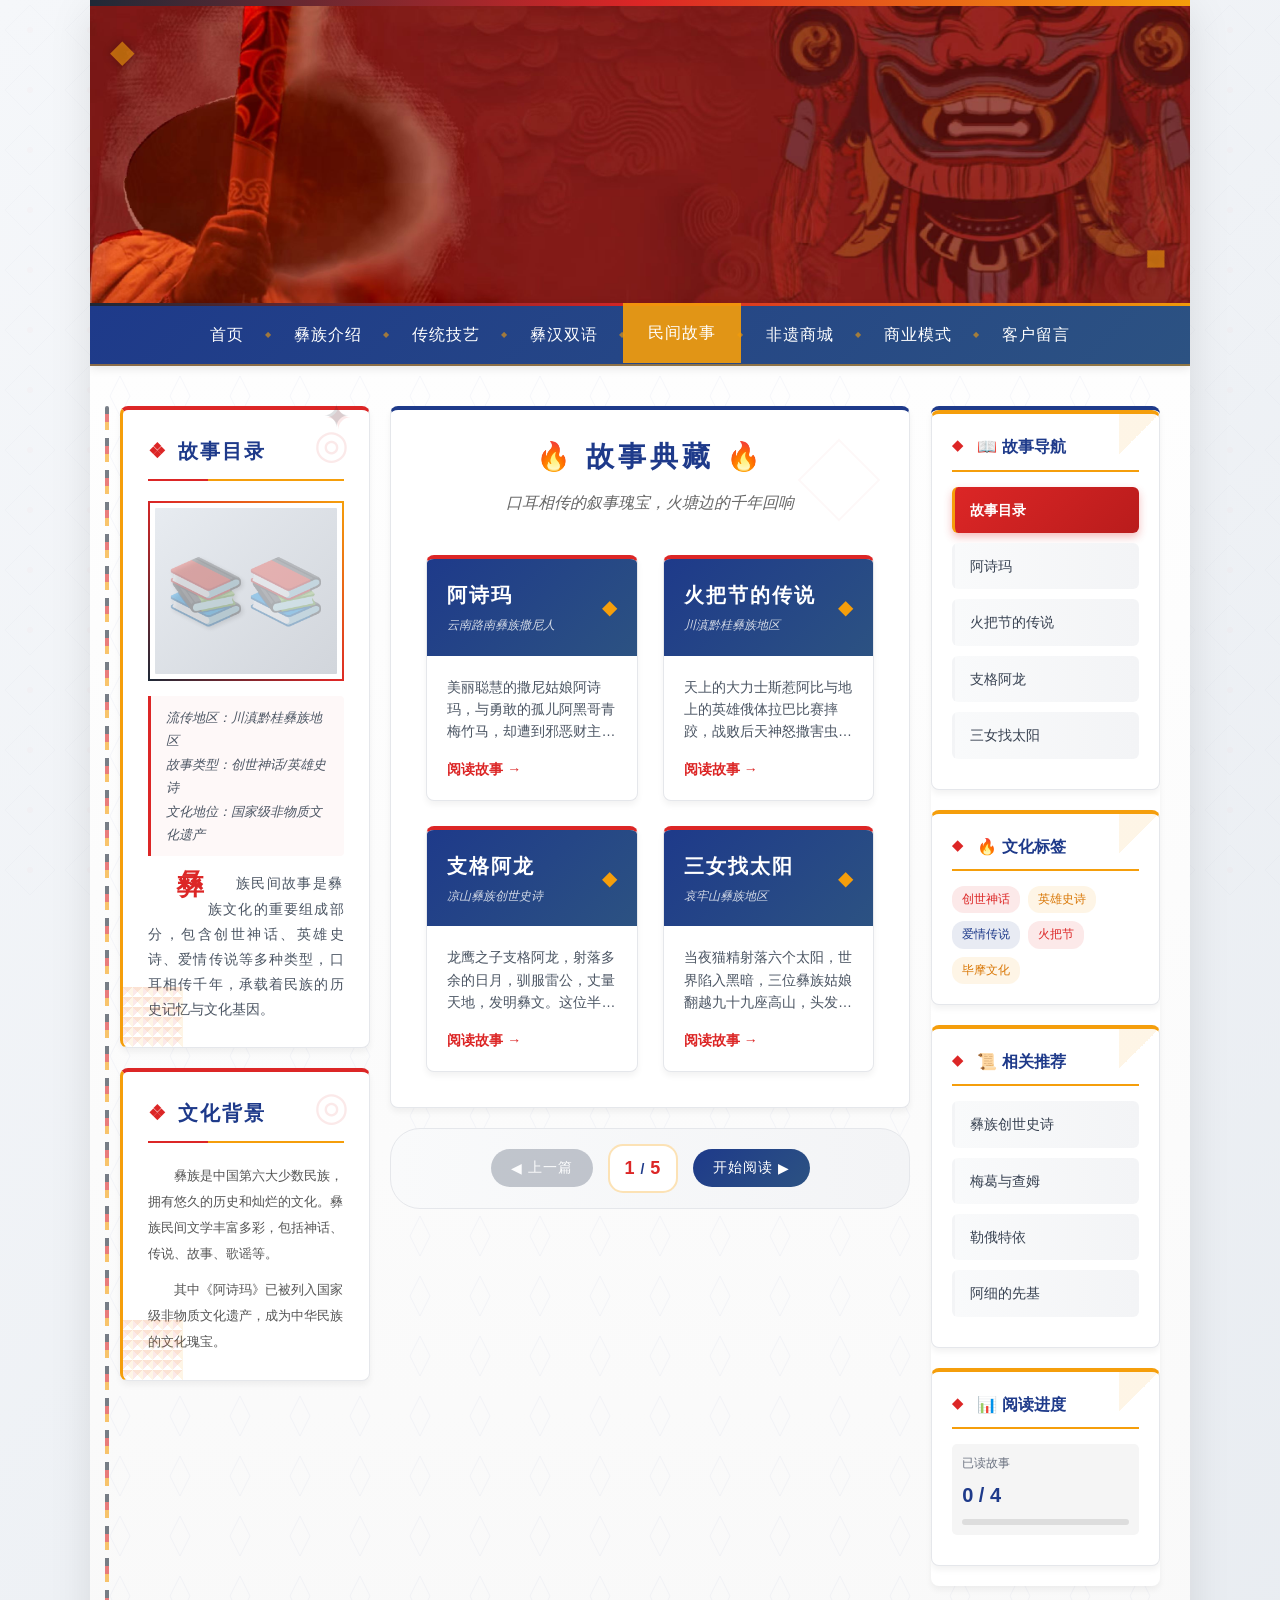
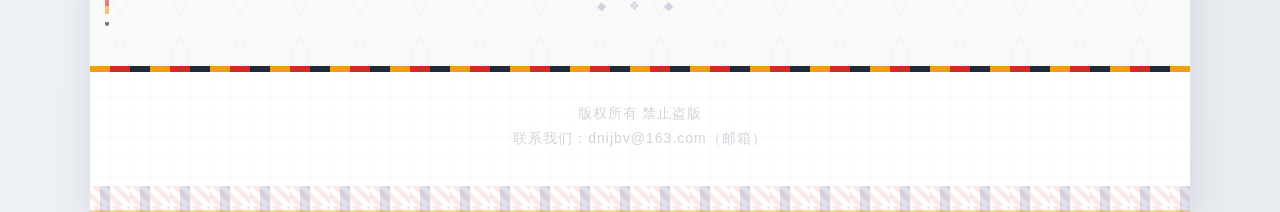
==== commit 4902b526: "Add files via upload" ====
--- a/gushi.html
+++ b/gushi.html
@@ -1326,7 +1326,6 @@
     <div class="foot">
         <p>版权所有 禁止盗版<br />
         联系我们：dnijbv@163.com（邮箱）<br />
-        火的民族 · 火的子孙 · 千年传承 · 永续薪火</p>
     </div>
 </div>
 
